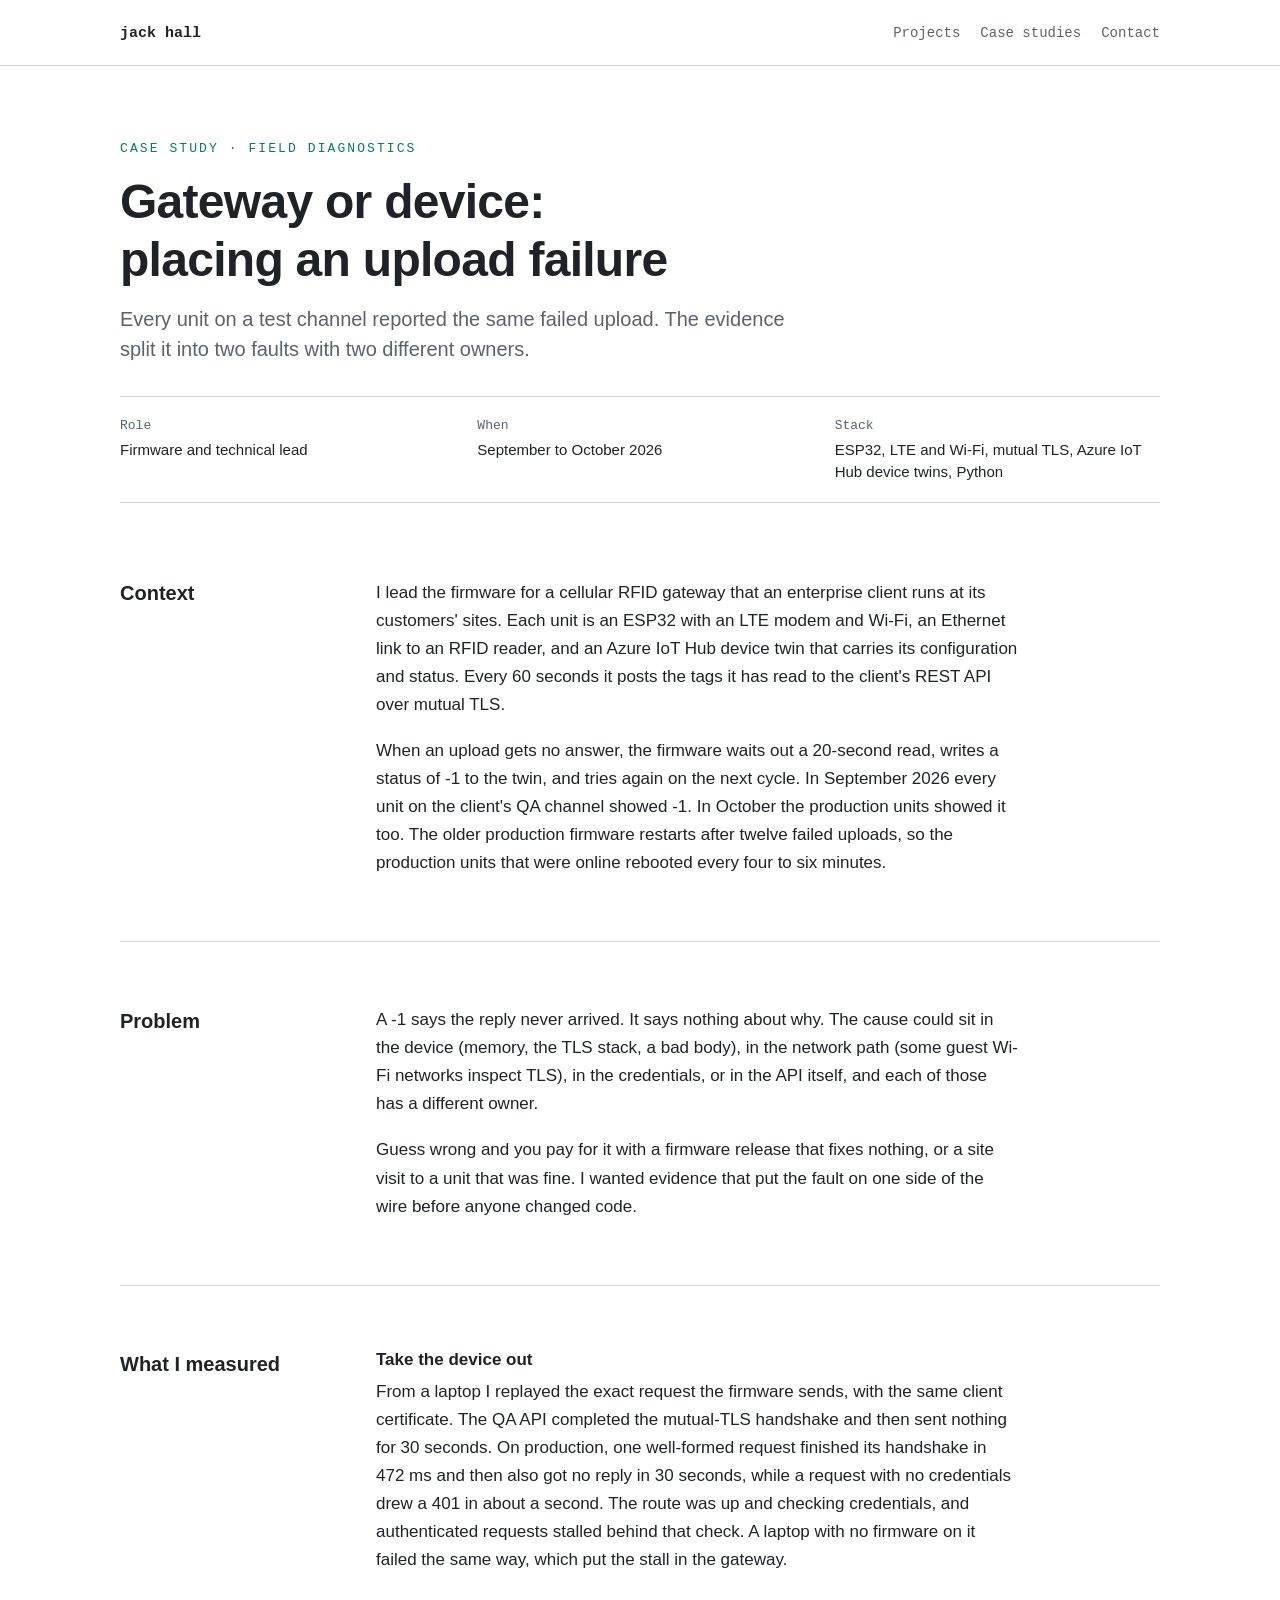
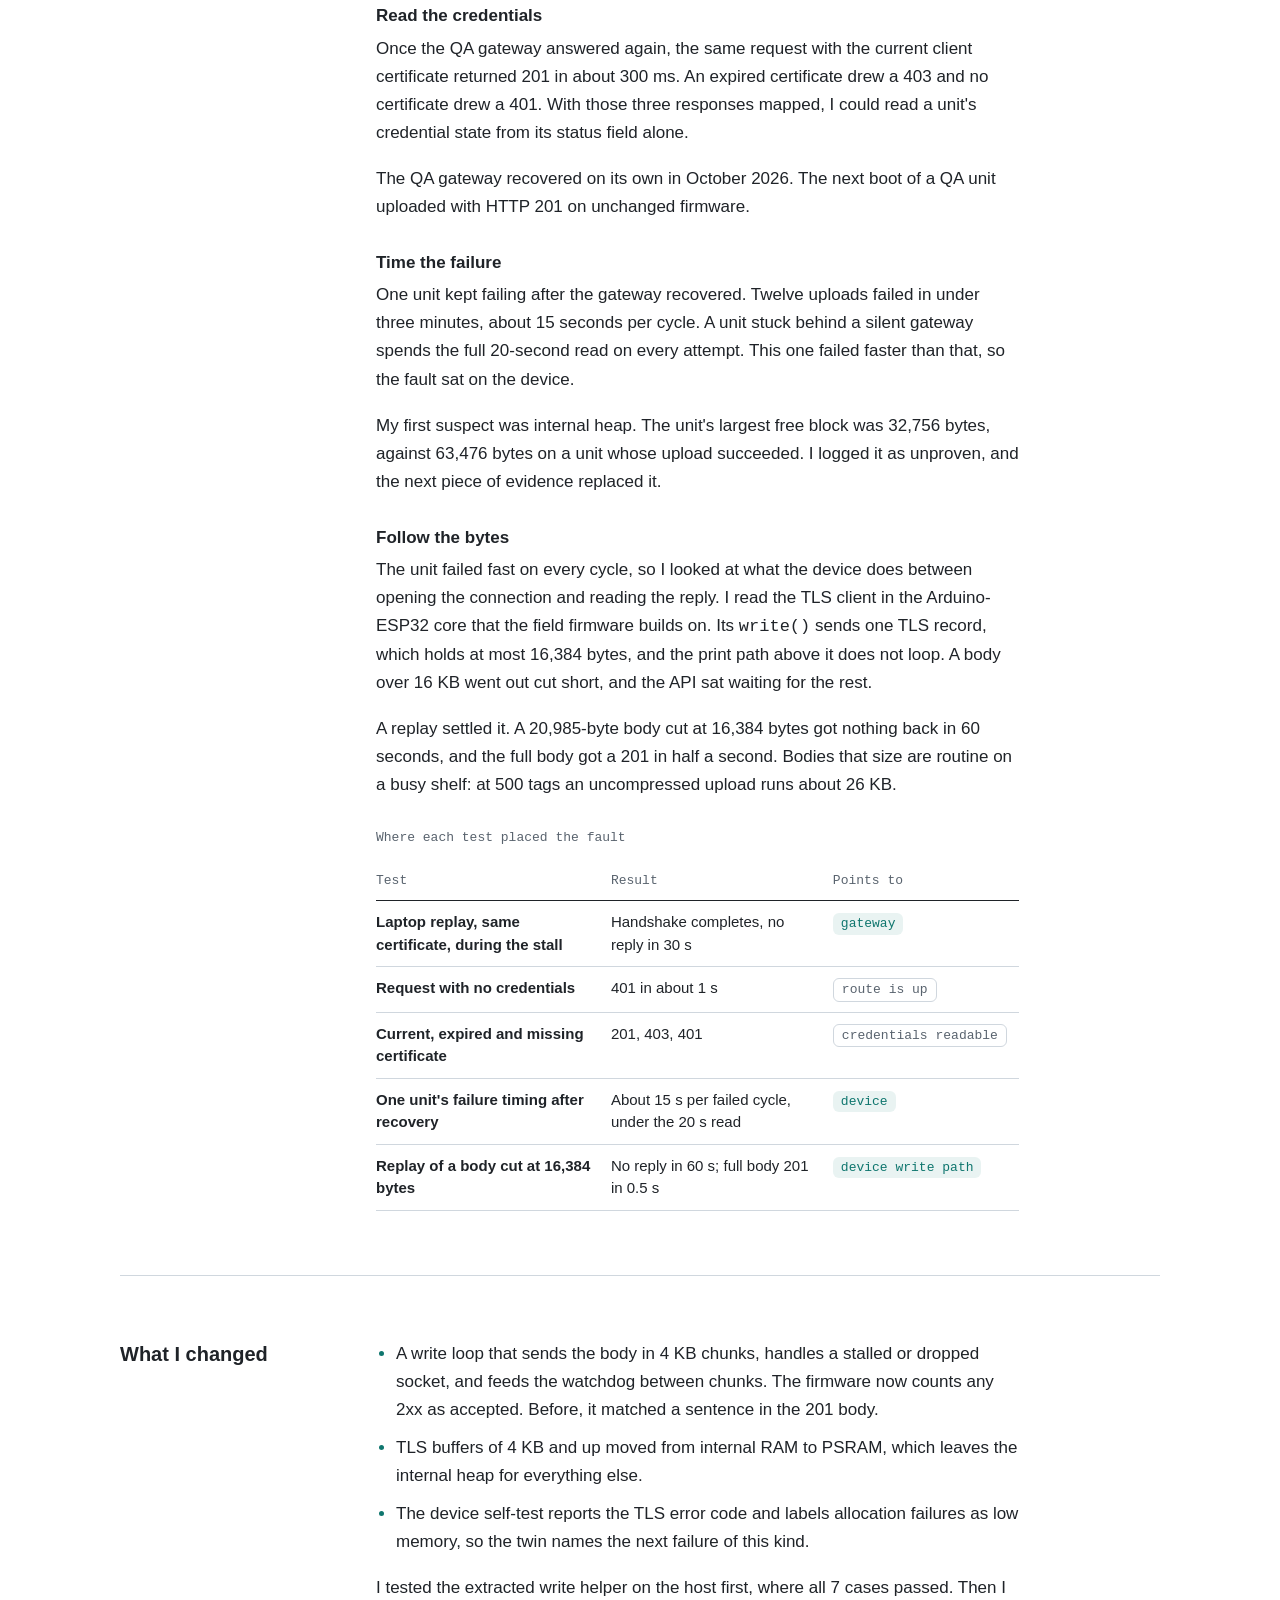
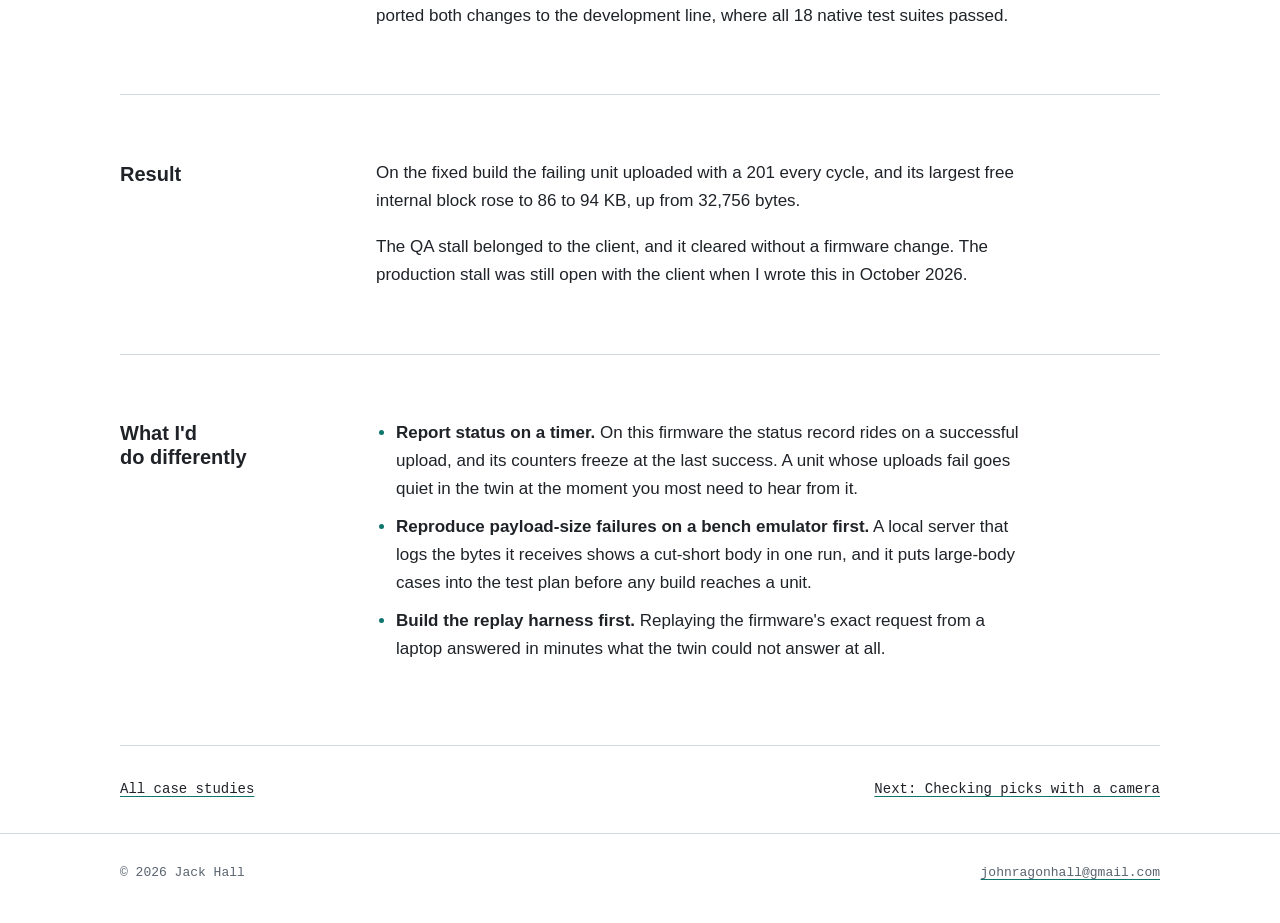
==== case-studies/field-diagnostics.html @ 140b1123 "feat: publish portfolio site with three case studies - Home page with projects, code samples, case s" ====
<!doctype html>
<html lang="en">
<head>
  <meta charset="utf-8">
  <meta name="viewport" content="width=device-width, initial-scale=1">
  <title>Placing an upload failure | Jack Hall</title>
  <meta name="description" content="A field diagnostics case study: how laptop replays, failure timing and one TLS detail split a fleet-wide upload failure into a gateway stall and a firmware bug.">
  <meta name="color-scheme" content="light dark">
  <meta name="theme-color" content="#ffffff" media="(prefers-color-scheme: light)">
  <meta name="theme-color" content="#0d1117" media="(prefers-color-scheme: dark)">
  <link rel="icon" href="../favicon.svg" type="image/svg+xml">
  <link rel="stylesheet" href="../styles.css">
</head>
<body>
  <a class="skip" href="#main">Skip to content</a>

  <header class="site-head">
    <div class="wrap">
      <a class="brand" href="../">jack hall</a>
      <nav class="site-nav" aria-label="Primary">
        <ul>
          <li><a href="../#projects">Projects</a></li>
          <li><a href="../#case-studies">Case studies</a></li>
          <li><a href="../#contact">Contact</a></li>
        </ul>
      </nav>
    </div>
  </header>

  <main id="main" class="wrap case">
    <article>
      <header class="case-head">
        <p class="kicker">Case study · Field diagnostics</p>
        <h1>Gateway or device: placing an upload failure</h1>
        <p class="dek">Every unit on a test channel reported the same failed upload. The evidence split it into two faults with two different owners.</p>
        <dl class="facts">
          <div><dt>Role</dt><dd>Firmware and technical lead</dd></div>
          <div><dt>When</dt><dd>September to October 2026</dd></div>
          <div><dt>Stack</dt><dd>ESP32, LTE and Wi-Fi, mutual TLS, Azure IoT Hub device twins, Python</dd></div>
        </dl>
      </header>

      <section class="section" aria-labelledby="context">
        <h2 id="context">Context</h2>
        <div class="section-body">
          <p>I lead the firmware for a cellular RFID gateway that an enterprise client runs at its customers' sites. Each unit is an ESP32 with an LTE modem and Wi-Fi, an Ethernet link to an RFID reader, and an Azure IoT Hub device twin that carries its configuration and status. Every 60 seconds it posts the tags it has read to the client's REST API over mutual TLS.</p>
          <p>When an upload gets no answer, the firmware waits out a 20-second read, writes a status of -1 to the twin, and tries again on the next cycle. In September 2026 every unit on the client's QA channel showed -1. In October the production units showed it too. The older production firmware restarts after twelve failed uploads, so the production units that were online rebooted every four to six minutes.</p>
        </div>
      </section>

      <section class="section" aria-labelledby="problem">
        <h2 id="problem">Problem</h2>
        <div class="section-body">
          <p>A -1 says the reply never arrived. It says nothing about why. The cause could sit in the device (memory, the TLS stack, a bad body), in the network path (some guest Wi-Fi networks inspect TLS), in the credentials, or in the API itself, and each of those has a different owner.</p>
          <p>Guess wrong and you pay for it with a firmware release that fixes nothing, or a site visit to a unit that was fine. I wanted evidence that put the fault on one side of the wire before anyone changed code.</p>
        </div>
      </section>

      <section class="section" aria-labelledby="measured">
        <h2 id="measured">What I measured</h2>
        <div class="section-body">
          <h3>Take the device out</h3>
          <p>From a laptop I replayed the exact request the firmware sends, with the same client certificate. The QA API completed the mutual-TLS handshake and then sent nothing for 30 seconds. On production, one well-formed request finished its handshake in 472 ms and then also got no reply in 30 seconds, while a request with no credentials drew a 401 in about a second. The route was up and checking credentials, and authenticated requests stalled behind that check. A laptop with no firmware on it failed the same way, which put the stall in the gateway.</p>

          <h3>Read the credentials</h3>
          <p>Once the QA gateway answered again, the same request with the current client certificate returned 201 in about 300 ms. An expired certificate drew a 403 and no certificate drew a 401. With those three responses mapped, I could read a unit's credential state from its status field alone.</p>
          <p>The QA gateway recovered on its own in October 2026. The next boot of a QA unit uploaded with HTTP 201 on unchanged firmware.</p>

          <h3>Time the failure</h3>
          <p>One unit kept failing after the gateway recovered. Twelve uploads failed in under three minutes, about 15 seconds per cycle. A unit stuck behind a silent gateway spends the full 20-second read on every attempt. This one failed faster than that, so the fault sat on the device.</p>
          <p>My first suspect was internal heap. The unit's largest free block was 32,756 bytes, against 63,476 bytes on a unit whose upload succeeded. I logged it as unproven, and the next piece of evidence replaced it.</p>

          <h3>Follow the bytes</h3>
          <p>The unit failed fast on every cycle, so I looked at what the device does between opening the connection and reading the reply. I read the TLS client in the Arduino-ESP32 core that the field firmware builds on. Its <code>write()</code> sends one TLS record, which holds at most 16,384 bytes, and the print path above it does not loop. A body over 16 KB went out cut short, and the API sat waiting for the rest.</p>
          <p>A replay settled it. A 20,985-byte body cut at 16,384 bytes got nothing back in 60 seconds, and the full body got a 201 in half a second. Bodies that size are routine on a busy shelf: at 500 tags an uncompressed upload runs about 26 KB.</p>

          <figure class="figure">
            <figcaption>Where each test placed the fault</figcaption>
            <table class="data stacked">
              <thead>
                <tr><th scope="col">Test</th><th scope="col">Result</th><th scope="col">Points to</th></tr>
              </thead>
              <tbody>
                <tr>
                  <th scope="row">Laptop replay, same certificate, during the stall</th>
                  <td data-label="Result">Handshake completes, no reply in 30 s</td>
                  <td data-label="Points to"><span class="points">gateway</span></td>
                </tr>
                <tr>
                  <th scope="row">Request with no credentials</th>
                  <td data-label="Result">401 in about 1 s</td>
                  <td data-label="Points to"><span class="points neutral">route is up</span></td>
                </tr>
                <tr>
                  <th scope="row">Current, expired and missing certificate</th>
                  <td data-label="Result">201, 403, 401</td>
                  <td data-label="Points to"><span class="points neutral">credentials readable</span></td>
                </tr>
                <tr>
                  <th scope="row">One unit's failure timing after recovery</th>
                  <td data-label="Result">About 15 s per failed cycle, under the 20 s read</td>
                  <td data-label="Points to"><span class="points">device</span></td>
                </tr>
                <tr>
                  <th scope="row">Replay of a body cut at 16,384 bytes</th>
                  <td data-label="Result">No reply in 60 s; full body 201 in 0.5 s</td>
                  <td data-label="Points to"><span class="points">device write path</span></td>
                </tr>
              </tbody>
            </table>
          </figure>
        </div>
      </section>

      <section class="section" aria-labelledby="changed">
        <h2 id="changed">What I changed</h2>
        <div class="section-body">
          <ul>
            <li>A write loop that sends the body in 4 KB chunks, handles a stalled or dropped socket, and feeds the watchdog between chunks. The firmware now counts any 2xx as accepted. Before, it matched a sentence in the 201 body.</li>
            <li>TLS buffers of 4 KB and up moved from internal RAM to PSRAM, which leaves the internal heap for everything else.</li>
            <li>The device self-test reports the TLS error code and labels allocation failures as low memory, so the twin names the next failure of this kind.</li>
          </ul>
          <p>I tested the extracted write helper on the host first, where all 7 cases passed. Then I ported both changes to the development line, where all 18 native test suites passed.</p>
        </div>
      </section>

      <section class="section" aria-labelledby="result">
        <h2 id="result">Result</h2>
        <div class="section-body">
          <p>On the fixed build the failing unit uploaded with a 201 every cycle, and its largest free internal block rose to 86 to 94 KB, up from 32,756 bytes.</p>
          <p>The QA stall belonged to the client, and it cleared without a firmware change. The production stall was still open with the client when I wrote this in October 2026.</p>
        </div>
      </section>

      <section class="section" aria-labelledby="differently">
        <h2 id="differently">What I'd do differently</h2>
        <div class="section-body">
          <ul>
            <li><strong>Report status on a timer.</strong> On this firmware the status record rides on a successful upload, and its counters freeze at the last success. A unit whose uploads fail goes quiet in the twin at the moment you most need to hear from it.</li>
            <li><strong>Reproduce payload-size failures on a bench emulator first.</strong> A local server that logs the bytes it receives shows a cut-short body in one run, and it puts large-body cases into the test plan before any build reaches a unit.</li>
            <li><strong>Build the replay harness first.</strong> Replaying the firmware's exact request from a laptop answered in minutes what the twin could not answer at all.</li>
          </ul>
        </div>
      </section>
    </article>

    <nav class="case-nav" aria-label="Case studies">
      <a href="../#case-studies">All case studies</a>
      <a href="vision-pick-audit.html">Next: Checking picks with a camera</a>
    </nav>
  </main>

  <footer class="site-foot">
    <div class="wrap">
      <p>© 2026 Jack Hall</p>
      <p><a href="mailto:johnragonhall@gmail.com">johnragonhall@gmail.com</a></p>
    </div>
  </footer>
</body>
</html>
---- styles.css ----
/* Tokens follow the GitHub profile banner (assets/banner-light.svg, banner-dark.svg). */
:root {
  color-scheme: light dark;
  --bg: #ffffff;
  --surface: #f6f8fa;
  --node: #ffffff;
  --ink: #1f2328;
  --muted: #59636e;
  --rule: #d0d7de;
  --accent: #0f766e;
  --accent-tint: rgb(15 118 110 / 0.09);
  --sans: -apple-system, BlinkMacSystemFont, "Segoe UI", "Noto Sans", Helvetica, Arial, sans-serif;
  --mono: ui-monospace, SFMono-Regular, "SF Mono", Menlo, Consolas, "Liberation Mono", monospace;
  --gutter: clamp(16px, 4vw, 40px);
  --measure: 68ch;
  --radius: 12px;
  --leading: 1.65;
}

@media (prefers-color-scheme: dark) {
  :root {
    --bg: #0d1117;
    --surface: #0d1117;
    --node: #151b23;
    --ink: #e6edf3;
    --muted: #9198a1;
    --rule: #30363d;
    --accent: #2dd4bf;
    --accent-tint: rgb(45 212 191 / 0.12);
    --leading: 1.72;
  }
}

*,
*::before,
*::after {
  box-sizing: border-box;
}

html {
  -webkit-text-size-adjust: 100%;
  text-size-adjust: 100%;
  scroll-padding-top: 1rem;
}

@media (prefers-reduced-motion: no-preference) {
  html {
    scroll-behavior: smooth;
  }
}

body {
  margin: 0;
  background: var(--bg);
  color: var(--ink);
  font-family: var(--sans);
  font-size: 1.0625rem;
  line-height: var(--leading);
  overflow-wrap: break-word;
}

h1,
h2,
h3 {
  line-height: 1.2;
  text-wrap: balance;
}

p,
li,
dd {
  text-wrap: pretty;
}

a {
  color: inherit;
  text-decoration-line: underline;
  text-decoration-color: var(--accent);
  text-decoration-thickness: 1px;
  text-underline-offset: 0.22em;
  transition: text-decoration-thickness 120ms cubic-bezier(0.25, 1, 0.5, 1);
}

a:hover {
  text-decoration-thickness: 2px;
}

:focus-visible {
  outline: 2px solid var(--accent);
  outline-offset: 3px;
  border-radius: 3px;
}

.skip {
  position: absolute;
  left: var(--gutter);
  top: -100px;
  z-index: 10;
  padding: 0.5rem 0.875rem;
  background: var(--ink);
  color: var(--bg);
  font-family: var(--mono);
  font-size: 0.875rem;
  border-radius: 6px;
  text-decoration: none;
}

.skip:focus {
  top: 12px;
}

.wrap {
  max-width: 70rem;
  margin-inline: auto;
  padding-inline: var(--gutter);
}

/* Header */

.site-head {
  border-bottom: 1px solid var(--rule);
}

.site-head .wrap {
  display: flex;
  flex-wrap: wrap;
  align-items: baseline;
  justify-content: space-between;
  gap: 0.5rem 1.5rem;
  padding-block: 1.125rem;
}

.brand {
  font-family: var(--mono);
  font-size: 0.9375rem;
  font-weight: 600;
  text-decoration: none;
}

.site-nav ul {
  display: flex;
  flex-wrap: wrap;
  gap: 0.25rem 1.25rem;
  margin: 0;
  padding: 0;
  list-style: none;
}

.site-nav a {
  font-family: var(--mono);
  font-size: 0.875rem;
  color: var(--muted);
  text-decoration: none;
}

.site-nav a:hover,
.site-nav a[aria-current="page"] {
  color: var(--ink);
  text-decoration: underline;
  text-decoration-color: var(--accent);
}

/* Hero, drawn after the banner card */

.hero {
  display: grid;
  gap: 2.5rem;
  align-items: center;
  margin-block: clamp(24px, 4vw, 48px) 0;
  padding: clamp(24px, 5vw, 56px);
  background: var(--surface);
  border: 1px solid var(--rule);
  border-radius: var(--radius);
}

@media (min-width: 62rem) {
  .hero {
    grid-template-columns: minmax(0, 1fr) minmax(0, 440px);
  }
}

.kicker {
  margin: 0 0 0.875rem;
  font-family: var(--mono);
  font-size: 0.8125rem;
  letter-spacing: 0.16em;
  text-transform: uppercase;
  color: var(--accent);
}

.hero h1 {
  margin: 0;
  font-size: clamp(2.5rem, 1.75rem + 3.5vw, 4rem);
  font-weight: 700;
  letter-spacing: -0.02em;
  line-height: 1.05;
}

.tagline {
  margin: 0.875rem 0 0;
  max-width: 34ch;
  font-size: clamp(1.125rem, 1rem + 0.6vw, 1.375rem);
  line-height: 1.45;
  color: var(--muted);
}

.stack {
  margin: 1.25rem 0 0;
  font-family: var(--mono);
  font-size: 0.875rem;
  color: var(--muted);
}

.signal {
  margin: 0;
  width: 100%;
  max-width: 440px;
}

.signal svg {
  display: block;
  width: 100%;
  height: auto;
  overflow: visible;
}

.signal .wire {
  stroke: var(--rule);
  stroke-width: 2;
  stroke-dasharray: 4 6;
}

.signal .node {
  fill: var(--surface);
  stroke: var(--rule);
  stroke-width: 1.5;
}

.signal .node-key {
  fill: var(--node);
  stroke: var(--accent);
  stroke-width: 2;
}

.signal text {
  font-family: var(--mono);
  text-anchor: middle;
}

.signal .label {
  font-size: 15px;
  fill: var(--ink);
}

.signal .label-key {
  fill: var(--accent);
}

.signal .sub {
  font-size: 13px;
  fill: var(--muted);
}

.signal .packet {
  fill: var(--accent);
}

@media (prefers-reduced-motion: no-preference) {
  .signal .packet {
    animation: travel 4.8s linear infinite;
  }
}

@media (prefers-reduced-motion: reduce) {
  .signal .packet {
    opacity: 0;
  }
}

@keyframes travel {
  from {
    transform: translateX(0);
  }
  to {
    transform: translateX(436px);
  }
}

/* Sections: heading in a narrow column, text at a readable measure */

.section {
  padding-block: clamp(44px, 7vw, 88px);
  border-top: 1px solid var(--rule);
}

.hero + .section {
  border-top: 0;
}

.section > h2,
.section > .section-body {
  min-width: 0;
}

.section > h2 {
  margin: 0 0 1.25rem;
  font-size: 1.25rem;
  font-weight: 650;
}

@media (min-width: 56rem) {
  .section {
    display: grid;
    grid-template-columns: 13rem minmax(0, 1fr);
    column-gap: 3rem;
  }

  .section > h2 {
    margin: 0;
    padding-top: 0.15rem;
  }
}

.section-body {
  max-width: var(--measure);
}

.section-body > :first-child {
  margin-top: 0;
}

.section-body > :last-child {
  margin-bottom: 0;
}

.section-body p {
  margin: 0 0 1.125rem;
}

/* Project and case study lists */

.entries {
  margin: 0;
  padding: 0;
  list-style: none;
}

.entries > li {
  padding-block: 1.25rem;
  border-bottom: 1px solid var(--rule);
}

.entries > li:first-child {
  padding-top: 0;
}

.entries > li:last-child {
  border-bottom: 0;
  padding-bottom: 0;
}

.entries h3 {
  margin: 0;
  font-size: 1.0625rem;
  font-weight: 650;
}

.entries .repo {
  font-family: var(--mono);
  color: var(--accent);
}

.entries p {
  margin: 0.375rem 0 0;
}

.meta {
  font-family: var(--mono);
  font-size: 0.8125rem;
  color: var(--muted);
}

.entries .meta {
  margin-top: 0.5rem;
}

.status {
  display: inline-block;
  margin-left: 0.5rem;
  padding: 0 0.5rem;
  font-family: var(--mono);
  font-size: 0.75rem;
  font-weight: 400;
  line-height: 1.6;
  color: var(--muted);
  border: 1px solid var(--rule);
  border-radius: 999px;
  vertical-align: 0.1em;
}

.contact {
  display: grid;
  grid-template-columns: max-content minmax(0, 1fr);
  gap: 0.5rem 1.5rem;
  margin: 0;
}

.contact dt {
  font-family: var(--mono);
  font-size: 0.8125rem;
  color: var(--muted);
  padding-top: 0.2rem;
}

.contact dd {
  margin: 0;
}

/* Footer */

.site-foot {
  border-top: 1px solid var(--rule);
}

.site-foot .wrap {
  display: flex;
  flex-wrap: wrap;
  justify-content: space-between;
  gap: 0.5rem 1.5rem;
  padding-block: 1.75rem 2.5rem;
  font-family: var(--mono);
  font-size: 0.8125rem;
  color: var(--muted);
}

.site-foot p {
  margin: 0;
}

/* Case study pages */

.case-head {
  padding-block: clamp(36px, 6vw, 72px) clamp(28px, 4vw, 44px);
}

.case-head h1 {
  margin: 0;
  max-width: 24ch;
  font-size: clamp(2rem, 1.5rem + 2.4vw, 3rem);
  font-weight: 700;
  letter-spacing: -0.015em;
}

.dek {
  margin: 1rem 0 0;
  max-width: 60ch;
  font-size: clamp(1.0625rem, 1rem + 0.4vw, 1.25rem);
  line-height: 1.5;
  color: var(--muted);
}

.facts {
  display: grid;
  grid-template-columns: repeat(auto-fit, minmax(12rem, 1fr));
  gap: 1rem 2rem;
  margin: 2rem 0 0;
  padding-block: 1.125rem;
  border-block: 1px solid var(--rule);
}

.facts div {
  min-width: 0;
}

.facts dt {
  font-family: var(--mono);
  font-size: 0.8125rem;
  color: var(--muted);
}

.facts dd {
  margin: 0.125rem 0 0;
  font-size: 0.9375rem;
  line-height: 1.5;
}

.case .section-body h3 {
  margin: 2rem 0 0.5rem;
  font-size: 1.0625rem;
  font-weight: 650;
}

.case .section-body h3:first-child {
  margin-top: 0;
}

.case .section-body ul {
  margin: 0 0 1.125rem;
  padding-left: 1.25rem;
}

.case .section-body li {
  margin-bottom: 0.625rem;
}

.case .section-body li::marker {
  color: var(--accent);
}

.num {
  font-variant-numeric: tabular-nums;
}

/* Figures inside case studies */

.figure {
  margin: 1.75rem 0;
}

.figure figcaption {
  margin-bottom: 0.75rem;
  font-family: var(--mono);
  font-size: 0.8125rem;
  color: var(--muted);
}

.data {
  width: 100%;
  border-collapse: collapse;
  font-size: 0.9375rem;
  line-height: 1.5;
}

.data th,
.data td {
  padding: 0.625rem 0.75rem 0.625rem 0;
  text-align: left;
  vertical-align: top;
  border-bottom: 1px solid var(--rule);
}

.data thead th {
  font-family: var(--mono);
  font-size: 0.8125rem;
  font-weight: 400;
  color: var(--muted);
  border-bottom-color: var(--ink);
}

.data tbody th {
  font-weight: 600;
}

.data tfoot td,
.data tfoot th {
  font-weight: 650;
  border-bottom: 0;
}

.data .r {
  text-align: right;
  padding-right: 1rem;
  font-variant-numeric: tabular-nums;
}

.points {
  display: inline-block;
  padding: 0.0625rem 0.5rem;
  font-family: var(--mono);
  font-size: 0.8125rem;
  white-space: nowrap;
  color: var(--accent);
  background: var(--accent-tint);
  border-radius: 6px;
}

.points.neutral {
  color: var(--muted);
  background: transparent;
  border: 1px solid var(--rule);
}

.carries {
  display: block;
  margin-top: 0.125rem;
  font-weight: 400;
  font-size: 0.875rem;
  color: var(--muted);
}

.bar {
  width: 30%;
  padding-right: 0;
}

.bar span {
  display: block;
  height: 10px;
  margin-top: 0.45rem;
  width: var(--w);
  min-width: 3px;
  background: var(--accent);
  border-radius: 2px;
}

@media (max-width: 40rem) {
  .stacked thead {
    position: absolute;
    width: 1px;
    height: 1px;
    overflow: hidden;
    clip-path: inset(50%);
    white-space: nowrap;
  }

  .stacked tr {
    display: block;
    padding-block: 0.75rem;
    border-bottom: 1px solid var(--rule);
  }

  .stacked th,
  .stacked td {
    display: block;
    padding: 0.125rem 0;
    border: 0;
  }

  .stacked td[data-label]::before {
    content: attr(data-label);
    display: block;
    font-family: var(--mono);
    font-size: 0.75rem;
    color: var(--muted);
  }

  .bar {
    width: 22%;
  }
}

/* Release path: a real sequence, so it carries step numbers */

.flow {
  counter-reset: step;
  display: grid;
  gap: 0;
  margin: 0;
  padding: 0;
  list-style: none;
}

.flow li {
  counter-increment: step;
  position: relative;
  padding: 0 0 1.25rem 2.5rem;
  margin: 0;
}

.flow li::before {
  content: counter(step);
  position: absolute;
  left: 0;
  top: 0;
  display: grid;
  place-items: center;
  width: 1.75rem;
  height: 1.75rem;
  font-family: var(--mono);
  font-size: 0.8125rem;
  color: var(--accent);
  background: var(--bg);
  border: 1px solid var(--accent);
  border-radius: 50%;
}

.flow li::after {
  content: "";
  position: absolute;
  left: calc(0.875rem - 0.5px);
  top: 1.75rem;
  bottom: 0;
  width: 1px;
  background: var(--rule);
}

.flow li:last-child::after {
  display: none;
}

.flow strong {
  display: block;
  font-weight: 650;
  line-height: 1.75rem;
}

.flow span {
  display: block;
  font-size: 0.9375rem;
  line-height: 1.5;
  color: var(--muted);
}

.case-nav {
  display: flex;
  flex-wrap: wrap;
  justify-content: space-between;
  gap: 1rem 2rem;
  padding-block: 2rem;
  border-top: 1px solid var(--rule);
  font-family: var(--mono);
  font-size: 0.875rem;
}

.visually-hidden {
  position: absolute;
  width: 1px;
  height: 1px;
  overflow: hidden;
  clip-path: inset(50%);
  white-space: nowrap;
}

.case .section {
  padding-block: clamp(36px, 5vw, 64px);
}

.case .case-head + .section {
  border-top: 0;
  padding-top: clamp(16px, 3vw, 32px);
}
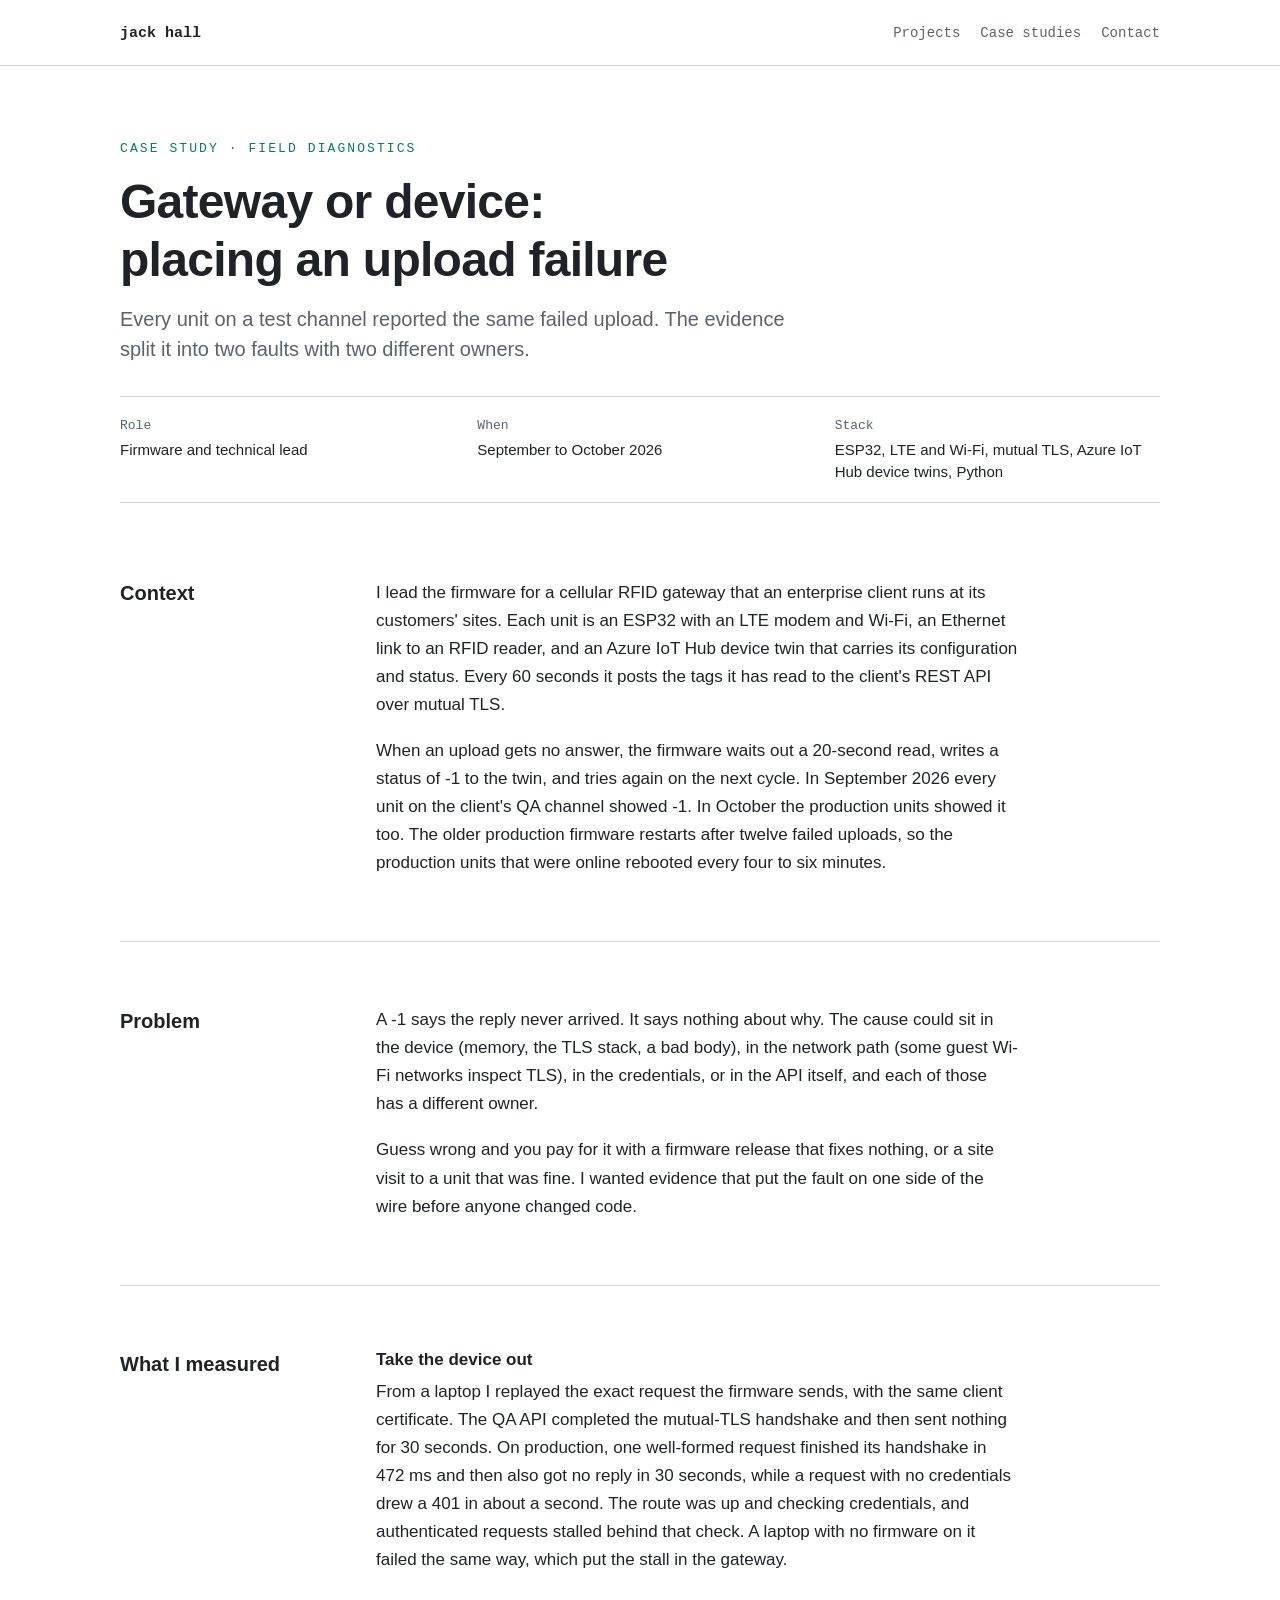
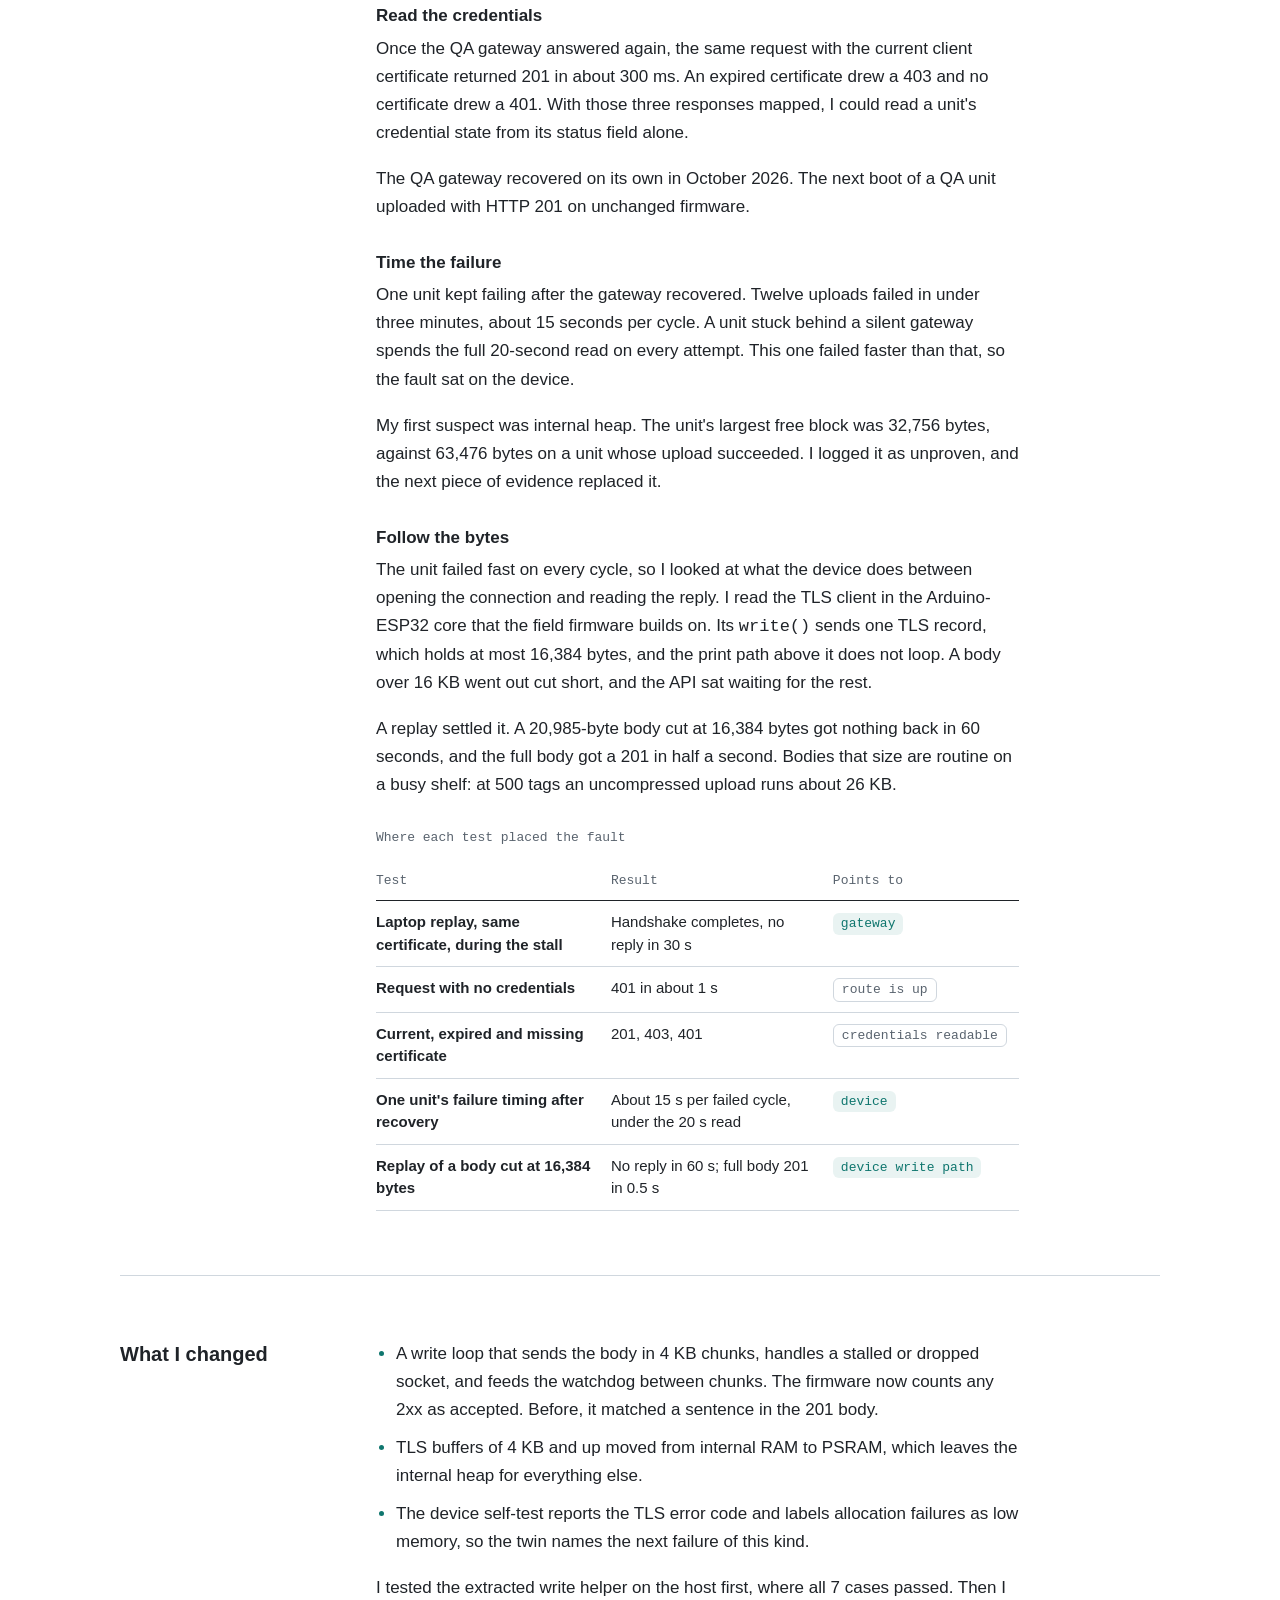
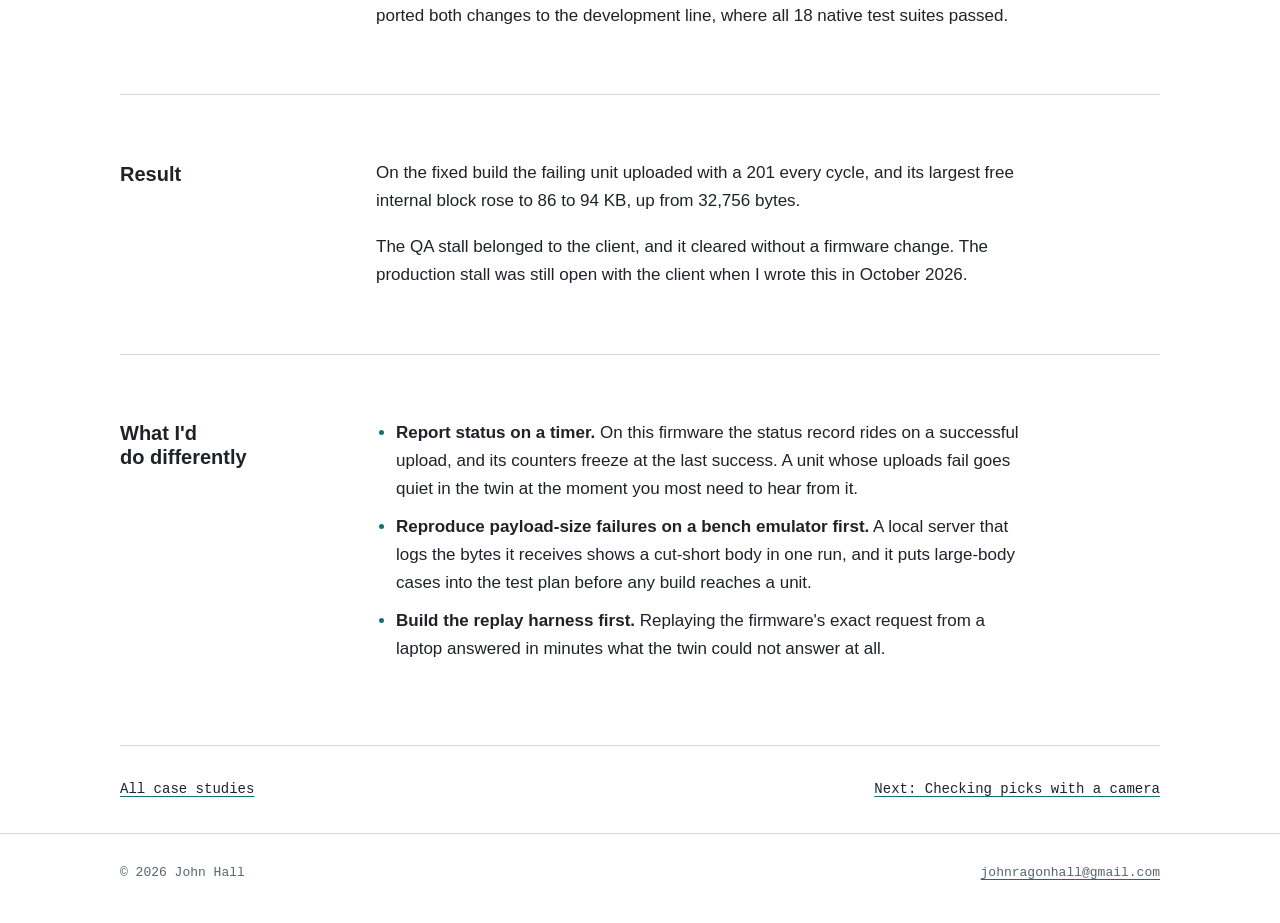
==== commit 39eaa88a: "chore: use the legal name John Hall in copyright and author metadata" ====
--- a/case-studies/field-diagnostics.html
+++ b/case-studies/field-diagnostics.html
@@ -152,7 +152,7 @@
 
   <footer class="site-foot">
     <div class="wrap">
-      <p>© 2026 Jack Hall</p>
+      <p>© 2026 John Hall</p>
       <p><a href="mailto:johnragonhall@gmail.com">johnragonhall@gmail.com</a></p>
     </div>
   </footer>
